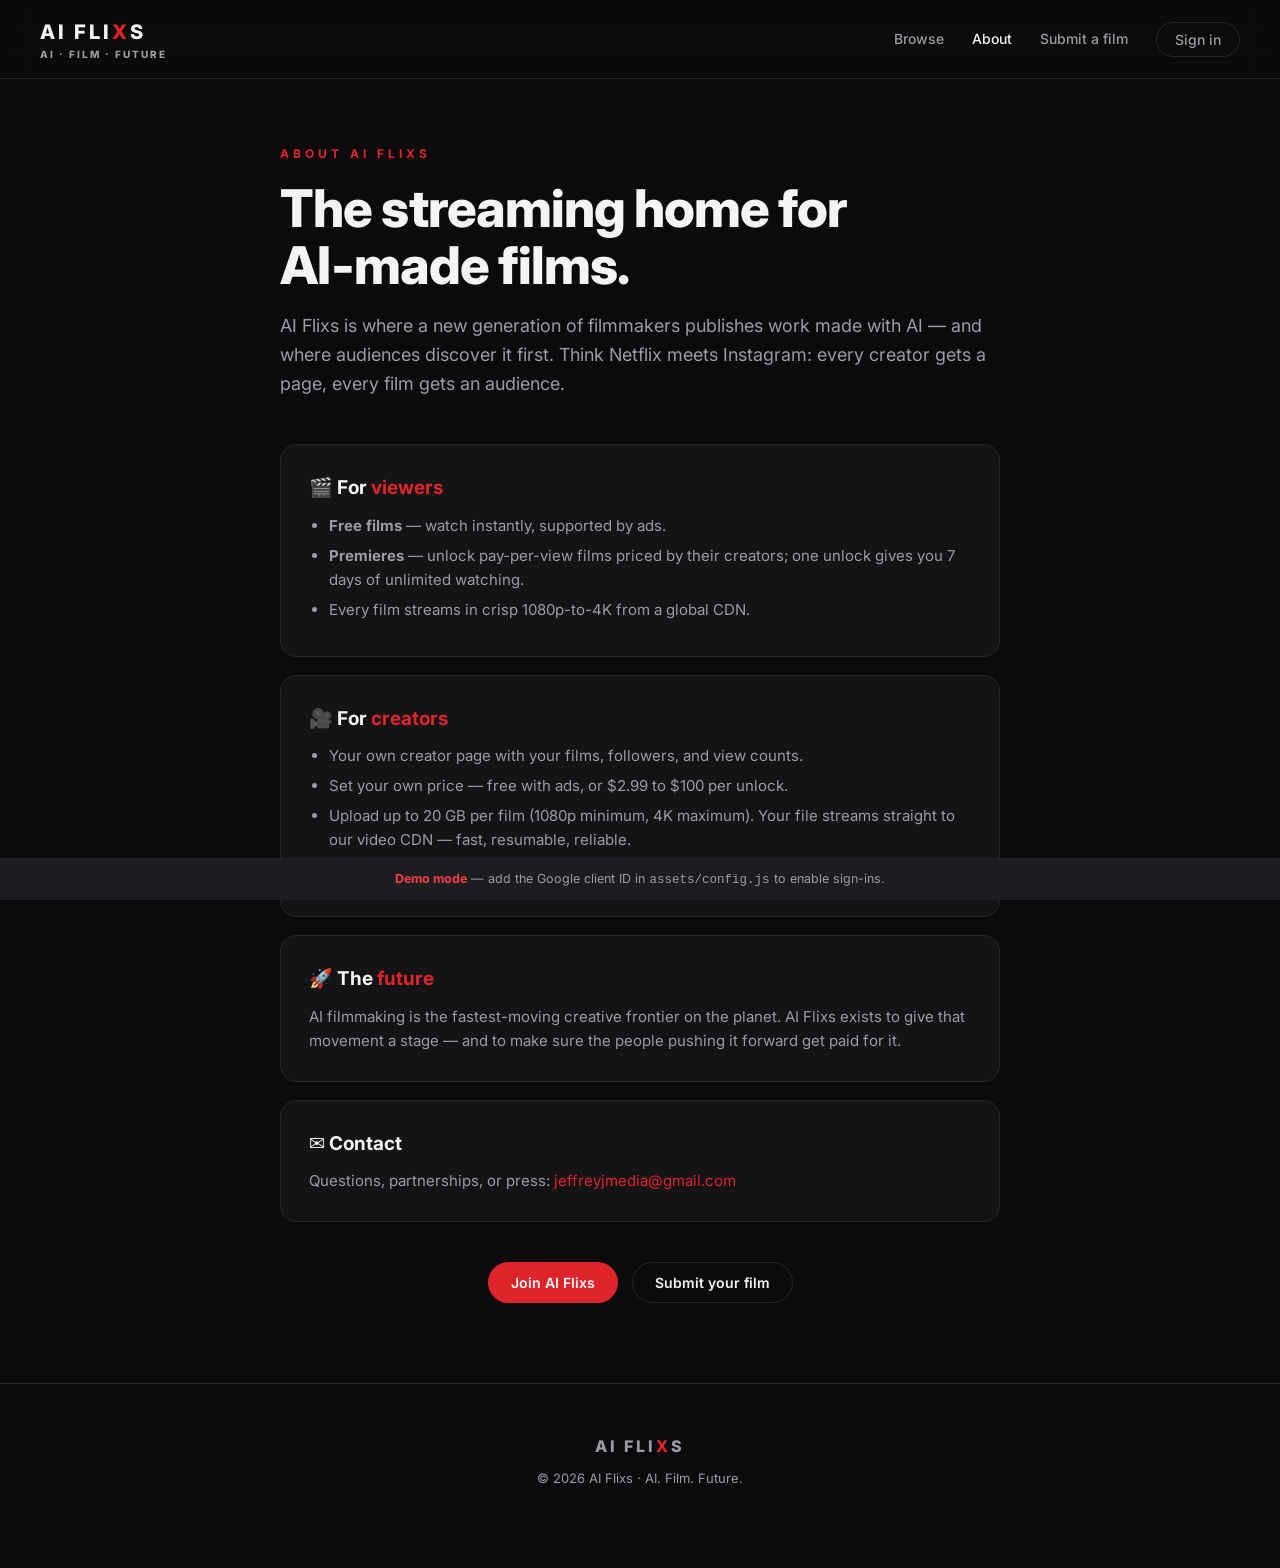
==== about.html @ 92ebc9c0 "Initial commit — AI Flixs streaming platform Netflix-meets-Instagram for AI films: Google auth, crea" ====
<!DOCTYPE html>
<html lang="en">
<head>
  <meta charset="UTF-8" />
  <meta name="viewport" content="width=device-width, initial-scale=1.0" />
  <title>About — AI Flixs</title>
  <meta name="description" content="AI Flixs is the streaming home for AI-made films. Watch free with ads, unlock premieres, or publish your own AI film." />
  <link rel="preconnect" href="https://fonts.googleapis.com" />
  <link href="https://fonts.googleapis.com/css2?family=Inter:wght@400;500;600;700;800&display=swap" rel="stylesheet" />
  <link rel="stylesheet" href="assets/style.css" />
  <style>
    .about-wrap { max-width: 760px; margin: 0 auto; padding: 140px 20px 80px; }
    .about-wrap .kicker { color: var(--accent); font-weight: 700; letter-spacing: 4px; font-size: 12px; text-transform: uppercase; }
    .about-wrap h1 { font-size: clamp(34px, 5vw, 52px); font-weight: 800; letter-spacing: -1px; line-height: 1.1; margin: 14px 0 18px; }
    .about-wrap .lede { color: var(--muted); font-size: 18px; margin-bottom: 46px; }
    .about-card { background: var(--surface); border: 1px solid var(--border); border-radius: 16px; padding: 28px; margin-bottom: 18px; }
    .about-card h2 { font-size: 19px; margin-bottom: 10px; }
    .about-card h2 .em { color: var(--accent); }
    .about-card p, .about-card li { color: var(--muted); font-size: 15px; }
    .about-card ul { padding-left: 20px; margin-top: 8px; }
    .about-card li { margin-bottom: 6px; }
    .about-cta { text-align: center; margin-top: 40px; }
  </style>
</head>
<body>
  <nav class="nav">
    <a href="index.html" class="logo">AI FLI<span class="x">X</span>S<span class="logo-tag">AI · FILM · FUTURE</span></a>
    <div class="nav-links">
      <a href="index.html">Browse</a>
      <a href="about.html" class="active hide-sm">About</a>
      <a href="upload.html">Submit a film</a>
      <a href="signup.html" class="btn btn-ghost" style="padding:8px 18px">Sign in</a>
    </div>
  </nav>

  <main class="about-wrap">
    <span class="kicker">About AI Flixs</span>
    <h1>The streaming home for AI&#8209;made films.</h1>
    <p class="lede">AI Flixs is where a new generation of filmmakers publishes work made with AI — and where audiences discover it first. Think Netflix meets Instagram: every creator gets a page, every film gets an audience.</p>

    <div class="about-card">
      <h2>🎬 For <span class="em">viewers</span></h2>
      <ul>
        <li><strong>Free films</strong> — watch instantly, supported by ads.</li>
        <li><strong>Premieres</strong> — unlock pay-per-view films priced by their creators; one unlock gives you 7 days of unlimited watching.</li>
        <li>Every film streams in crisp 1080p-to-4K from a global CDN.</li>
      </ul>
    </div>

    <div class="about-card">
      <h2>🎥 For <span class="em">creators</span></h2>
      <ul>
        <li>Your own creator page with your films, followers, and view counts.</li>
        <li>Set your own price — free with ads, or $2.99 to $100 per unlock.</li>
        <li>Upload up to 20 GB per film (1080p minimum, 4K maximum). Your file streams straight to our video CDN — fast, resumable, reliable.</li>
        <li>Every submission is human-reviewed before it goes live.</li>
      </ul>
    </div>

    <div class="about-card">
      <h2>🚀 The <span class="em">future</span></h2>
      <p>AI filmmaking is the fastest-moving creative frontier on the planet. AI Flixs exists to give that movement a stage — and to make sure the people pushing it forward get paid for it.</p>
    </div>

    <div class="about-card">
      <h2>✉️ Contact</h2>
      <p>Questions, partnerships, or press: <a href="mailto:jeffreyjmedia@gmail.com" style="color:var(--accent)">jeffreyjmedia@gmail.com</a></p>
    </div>

    <div class="about-cta">
      <a href="signup.html" class="btn btn-primary">Join AI Flixs</a>
      <a href="upload.html" class="btn btn-ghost" style="margin-left:10px">Submit your film</a>
    </div>
  </main>

  <footer>
    <div class="logo">AI FLI<span class="x">X</span>S</div>
    <p>© 2026 AI Flixs · AI. Film. Future.</p>
  </footer>

  <script src="assets/config.js?v=7"></script>
  <script src="assets/app.js?v=7"></script>
</body>
</html>
---- assets/style.css ----
/* AI Flixs — sleek minimal dark theme */
:root {
  --bg: #0b0b0d;
  --surface: #141417;
  --surface-2: #1c1c21;
  --border: #26262c;
  --text: #f4f4f5;
  --muted: #9b9ba3;
  --accent: #e0242b;
  --accent-hover: #f43f45;
  --radius: 14px;
  --font: "Inter", system-ui, -apple-system, "Segoe UI", sans-serif;
}
* { margin: 0; padding: 0; box-sizing: border-box; }
html { scroll-behavior: smooth; }
body {
  background: var(--bg);
  color: var(--text);
  font-family: var(--font);
  line-height: 1.6;
  -webkit-font-smoothing: antialiased;
}
a { color: inherit; text-decoration: none; }
img { max-width: 100%; display: block; }

/* ---------- Nav ---------- */
.nav {
  position: fixed; top: 0; left: 0; right: 0; z-index: 50;
  display: flex; align-items: center; justify-content: space-between;
  padding: 16px 40px;
  background: rgba(11, 11, 13, 0.82);
  backdrop-filter: blur(14px);
  border-bottom: 1px solid var(--border);
}
.logo { font-weight: 800; font-size: 20px; letter-spacing: 3px; }
.logo .x { color: var(--accent); }
.logo-tag { font-size: 10px; letter-spacing: 2px; color: var(--muted); display: block; margin-top: -2px; }
.nav-links { display: flex; gap: 28px; align-items: center; }
.nav-links a { color: var(--muted); font-size: 14px; font-weight: 500; transition: color .15s; }
.nav-links a:hover, .nav-links a.active { color: var(--text); }

/* ---------- Buttons ---------- */
.btn {
  display: inline-flex; align-items: center; justify-content: center; gap: 10px;
  padding: 11px 22px; border-radius: 999px;
  font: 600 14px var(--font); cursor: pointer;
  border: 1px solid transparent; transition: all .15s;
}
.btn-primary { background: var(--accent); color: #fff; }
.btn-primary:hover { background: var(--accent-hover); transform: translateY(-1px); }
.btn-ghost { background: transparent; color: var(--text); border-color: var(--border); }
.btn-ghost:hover { border-color: var(--muted); }
.btn-block { width: 100%; }
.btn:disabled { opacity: .5; cursor: not-allowed; transform: none; }

/* ---------- Hero ---------- */
.hero {
  min-height: 82vh;
  display: flex; flex-direction: column; justify-content: center;
  padding: 140px 40px 60px;
  background:
    radial-gradient(ellipse 60% 50% at 70% 20%, rgba(224, 36, 43, 0.14), transparent),
    radial-gradient(ellipse 50% 40% at 20% 80%, rgba(224, 36, 43, 0.07), transparent);
}
.hero .kicker { color: var(--accent); font-weight: 700; letter-spacing: 4px; font-size: 12px; text-transform: uppercase; }
.hero h1 { font-size: clamp(40px, 6.5vw, 76px); font-weight: 800; line-height: 1.05; letter-spacing: -1.5px; margin: 18px 0; max-width: 800px; }
.hero p { color: var(--muted); font-size: 18px; max-width: 560px; margin-bottom: 32px; }
.hero-actions { display: flex; gap: 14px; flex-wrap: wrap; }

/* ---------- Sections ---------- */
.section { padding: 60px 40px; }
.section-head { display: flex; align-items: baseline; justify-content: space-between; margin-bottom: 24px; }
.section-head h2 { font-size: 22px; font-weight: 700; letter-spacing: -0.3px; }
.section-head a { color: var(--muted); font-size: 13px; }
.section-head a:hover { color: var(--accent); }

/* ---------- Film grid ---------- */
.film-row { display: grid; grid-template-columns: repeat(auto-fill, minmax(210px, 1fr)); gap: 18px; }
.film-card {
  background: var(--surface); border: 1px solid var(--border); border-radius: var(--radius);
  overflow: hidden; transition: transform .2s, border-color .2s; cursor: pointer;
}
.film-card:hover { transform: translateY(-4px); border-color: #3a3a42; }
.poster { aspect-ratio: 2 / 3; position: relative; display: flex; align-items: flex-end; padding: 14px; }
.poster::after {
  content: ""; position: absolute; inset: 0;
  background: linear-gradient(to top, rgba(0,0,0,.7), transparent 55%);
}
.poster .badge {
  position: absolute; top: 10px; right: 10px; z-index: 2;
  background: rgba(0,0,0,.65); backdrop-filter: blur(6px);
  color: #fff; font-size: 11px; font-weight: 700; padding: 4px 10px; border-radius: 999px;
}
.badge.free { color: #7dd97d; }
.film-meta { padding: 12px 14px 16px; }
.film-meta h3 { font-size: 15px; font-weight: 600; }
.film-meta p { font-size: 12.5px; color: var(--muted); }

/* placeholder poster art */
.g1 { background: linear-gradient(135deg, #2b1055, #7597de); }
.g2 { background: linear-gradient(135deg, #200122, #6f0000); }
.g3 { background: linear-gradient(135deg, #0f2027, #2c5364); }
.g4 { background: linear-gradient(135deg, #3a1c71, #d76d77); }
.g5 { background: linear-gradient(135deg, #232526, #414345); }
.g6 { background: linear-gradient(135deg, #1a2a6c, #b21f1f); }

/* ---------- Creator strip ---------- */
.creator-strip { display: flex; gap: 16px; overflow-x: auto; padding-bottom: 8px; }
.creator-chip {
  flex: 0 0 auto; display: flex; align-items: center; gap: 12px;
  background: var(--surface); border: 1px solid var(--border);
  padding: 12px 20px 12px 12px; border-radius: 999px; transition: border-color .15s;
}
.creator-chip:hover { border-color: var(--accent); }
.avatar {
  width: 42px; height: 42px; border-radius: 50%; flex: 0 0 auto;
  display: flex; align-items: center; justify-content: center;
  font-weight: 700; font-size: 15px; color: #fff;
}
.avatar-lg { width: 96px; height: 96px; font-size: 32px; border: 3px solid var(--bg); }
.creator-chip .name { font-size: 14px; font-weight: 600; white-space: nowrap; }
.creator-chip .films { font-size: 12px; color: var(--muted); white-space: nowrap; }

/* ---------- Auth / forms ---------- */
.auth-wrap { min-height: 100vh; display: flex; align-items: center; justify-content: center; padding: 120px 20px 60px; }
.card {
  width: 100%; max-width: 440px;
  background: var(--surface); border: 1px solid var(--border);
  border-radius: 20px; padding: 40px;
}
.card h1 { font-size: 26px; font-weight: 700; letter-spacing: -0.4px; margin-bottom: 6px; }
.card .sub { color: var(--muted); font-size: 14px; margin-bottom: 28px; }
.field { margin-bottom: 16px; }
.field label { display: block; font-size: 13px; font-weight: 600; margin-bottom: 6px; color: var(--muted); }
.field input, .field textarea, .field select {
  width: 100%; background: var(--surface-2); border: 1px solid var(--border);
  border-radius: 10px; padding: 12px 14px; color: var(--text);
  font: 400 14px var(--font); outline: none; transition: border-color .15s;
}
.field input:focus, .field textarea:focus { border-color: var(--accent); }
.divider { display: flex; align-items: center; gap: 12px; color: var(--muted); font-size: 12px; margin: 22px 0; }
.divider::before, .divider::after { content: ""; flex: 1; height: 1px; background: var(--border); }
.btn-google { background: #fff; color: #1a1a1a; }
.btn-google:hover { background: #ececec; }
.fine { font-size: 12.5px; color: var(--muted); text-align: center; margin-top: 20px; }
.fine a { color: var(--accent); }

/* ---------- Upload page ---------- */
.upload-wrap { max-width: 720px; margin: 0 auto; padding: 130px 20px 80px; }
.upload-wrap h1 { font-size: 32px; font-weight: 800; letter-spacing: -0.6px; }
.upload-wrap .sub { color: var(--muted); margin: 8px 0 30px; }
.rules { display: grid; grid-template-columns: repeat(auto-fit, minmax(150px, 1fr)); gap: 12px; margin-bottom: 30px; }
.rule {
  background: var(--surface); border: 1px solid var(--border); border-radius: 12px;
  padding: 14px 16px; font-size: 13px; color: var(--muted);
}
.rule strong { display: block; color: var(--text); font-size: 16px; margin-bottom: 2px; }
.dropzone {
  border: 2px dashed var(--border); border-radius: var(--radius);
  padding: 48px 24px; text-align: center; cursor: pointer;
  transition: border-color .15s, background .15s; margin-bottom: 20px;
}
.dropzone:hover, .dropzone.drag { border-color: var(--accent); background: rgba(224, 36, 43, 0.04); }
.dropzone .icon { font-size: 34px; margin-bottom: 10px; }
.dropzone p { color: var(--muted); font-size: 14px; }
.dropzone .browse { color: var(--accent); font-weight: 600; }
.file-status { font-size: 13.5px; margin: -8px 0 20px; min-height: 20px; }
.file-status.ok { color: #7dd97d; }
.file-status.err { color: var(--accent-hover); }
.progress { height: 8px; background: var(--surface-2); border-radius: 999px; overflow: hidden; margin: 14px 0 6px; display: none; }
.progress .bar { height: 100%; width: 0%; background: var(--accent); border-radius: 999px; transition: width .2s; }

/* ---------- Creator profile ---------- */
.profile-banner { height: 300px; background: linear-gradient(120deg, #12060f, #4a0d13 55%, #1a1a2e); margin-top: 65px; }
.profile-head { padding: 0 40px; display: flex; align-items: flex-end; gap: 22px; margin-top: -48px; position: relative; }
.profile-info h1 { font-size: 28px; font-weight: 800; letter-spacing: -0.5px; }
.profile-info .handle { color: var(--muted); font-size: 14px; }
.profile-stats { display: flex; gap: 28px; padding: 22px 40px; border-bottom: 1px solid var(--border); }
.stat strong { display: block; font-size: 18px; }
.stat span { font-size: 12.5px; color: var(--muted); }
.profile-actions { margin-left: auto; display: flex; gap: 10px; }

/* ---------- Modal ---------- */
.modal-backdrop {
  position: fixed; inset: 0; background: rgba(0,0,0,.7); backdrop-filter: blur(4px);
  display: none; align-items: center; justify-content: center; z-index: 100; padding: 20px;
}
.modal-backdrop.open { display: flex; }
.modal {
  background: var(--surface); border: 1px solid var(--border); border-radius: 20px;
  max-width: 420px; width: 100%; padding: 34px; text-align: center;
}
.modal .price { font-size: 40px; font-weight: 800; margin: 10px 0 2px; }
.modal .price small { font-size: 15px; color: var(--muted); font-weight: 500; }
.modal h2 { font-size: 20px; }
.modal p { color: var(--muted); font-size: 14px; margin: 12px 0 24px; }

/* ---------- Banner / footer ---------- */
.demo-banner {
  position: fixed; bottom: 0; left: 0; right: 0; z-index: 60;
  background: var(--surface-2); border-top: 1px solid var(--border);
  padding: 10px 20px; text-align: center; font-size: 12.5px; color: var(--muted);
}
.demo-banner strong { color: var(--accent-hover); }
footer { padding: 50px 40px 80px; border-top: 1px solid var(--border); color: var(--muted); font-size: 13px; text-align: center; }
footer .logo { font-size: 16px; margin-bottom: 8px; }

@media (max-width: 640px) {
  .nav { padding: 14px 20px; }
  .nav-links { gap: 16px; }
  .nav-links .hide-sm { display: none; }
  .hero, .section { padding-left: 20px; padding-right: 20px; }
  .profile-head, .profile-stats { padding-left: 20px; padding-right: 20px; }
  .profile-stats { flex-wrap: wrap; }
  .profile-actions { margin-left: 0; width: 100%; }
}
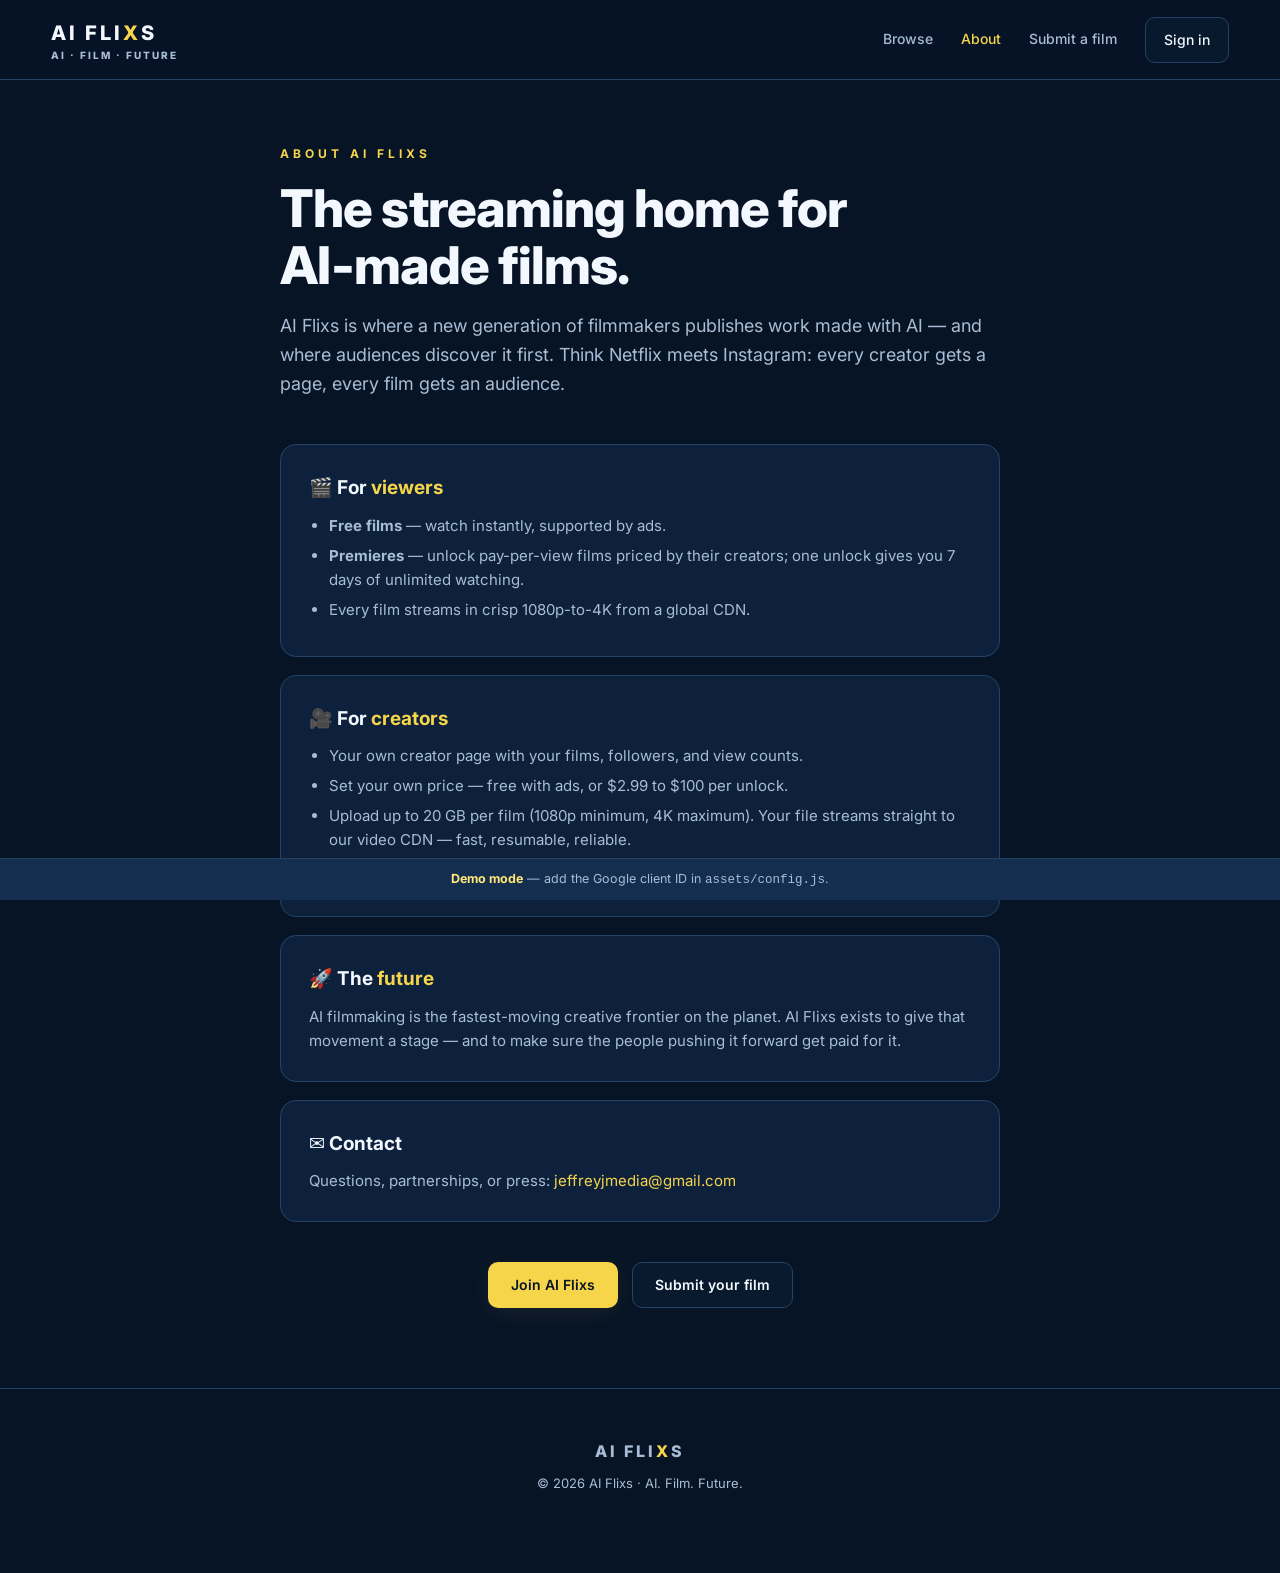
==== commit 24240c10: "Sync local repo with live site Captures all July work (creator studio, member page, admin dashboard," ====
--- a/about.html
+++ b/about.html
@@ -78,7 +78,7 @@
     <p>© 2026 AI Flixs · AI. Film. Future.</p>
   </footer>
 
-  <script src="assets/config.js?v=7"></script>
-  <script src="assets/app.js?v=7"></script>
+  <script src="assets/config.js?v=9"></script>
+  <script src="assets/app.js?v=9"></script>
 </body>
 </html>
--- a/assets/style.css
+++ b/assets/style.css
@@ -1,13 +1,13 @@
 /* AI Flixs — sleek minimal dark theme */
 :root {
-  --bg: #0b0b0d;
-  --surface: #141417;
-  --surface-2: #1c1c21;
-  --border: #26262c;
-  --text: #f4f4f5;
-  --muted: #9b9ba3;
-  --accent: #e0242b;
-  --accent-hover: #f43f45;
+  --bg: #071426;
+  --surface: #0d213c;
+  --surface-2: #142e50;
+  --border: #254364;
+  --text: #f3f8ff;
+  --muted: #a8bdd5;
+  --accent: #f6d54a;
+  --accent-hover: #ffe77a;
   --radius: 14px;
   --font: "Inter", system-ui, -apple-system, "Segoe UI", sans-serif;
 }
@@ -28,7 +28,7 @@
   position: fixed; top: 0; left: 0; right: 0; z-index: 50;
   display: flex; align-items: center; justify-content: space-between;
   padding: 16px 40px;
-  background: rgba(11, 11, 13, 0.82);
+  background: rgba(7, 20, 38, 0.92);
   backdrop-filter: blur(14px);
   border-bottom: 1px solid var(--border);
 }
@@ -46,7 +46,7 @@
   font: 600 14px var(--font); cursor: pointer;
   border: 1px solid transparent; transition: all .15s;
 }
-.btn-primary { background: var(--accent); color: #fff; }
+.btn-primary { background: var(--accent); color: #071426; }
 .btn-primary:hover { background: var(--accent-hover); transform: translateY(-1px); }
 .btn-ghost { background: transparent; color: var(--text); border-color: var(--border); }
 .btn-ghost:hover { border-color: var(--muted); }
@@ -59,8 +59,8 @@
   display: flex; flex-direction: column; justify-content: center;
   padding: 140px 40px 60px;
   background:
-    radial-gradient(ellipse 60% 50% at 70% 20%, rgba(224, 36, 43, 0.14), transparent),
-    radial-gradient(ellipse 50% 40% at 20% 80%, rgba(224, 36, 43, 0.07), transparent);
+    radial-gradient(ellipse 60% 50% at 70% 20%, rgba(43, 122, 237, 0.22), transparent),
+    radial-gradient(ellipse 50% 40% at 20% 80%, rgba(51, 157, 235, 0.08), transparent);
 }
 .hero .kicker { color: var(--accent); font-weight: 700; letter-spacing: 4px; font-size: 12px; text-transform: uppercase; }
 .hero h1 { font-size: clamp(40px, 6.5vw, 76px); font-weight: 800; line-height: 1.05; letter-spacing: -1.5px; margin: 18px 0; max-width: 800px; }
@@ -80,7 +80,7 @@
   background: var(--surface); border: 1px solid var(--border); border-radius: var(--radius);
   overflow: hidden; transition: transform .2s, border-color .2s; cursor: pointer;
 }
-.film-card:hover { transform: translateY(-4px); border-color: #3a3a42; }
+.film-card:hover { transform: translateY(-4px); border-color: #529dea; box-shadow: 0 16px 40px #020b1a55; }
 .poster { aspect-ratio: 2 / 3; position: relative; display: flex; align-items: flex-end; padding: 14px; }
 .poster::after {
   content: ""; position: absolute; inset: 0;
@@ -160,7 +160,7 @@
   padding: 48px 24px; text-align: center; cursor: pointer;
   transition: border-color .15s, background .15s; margin-bottom: 20px;
 }
-.dropzone:hover, .dropzone.drag { border-color: var(--accent); background: rgba(224, 36, 43, 0.04); }
+.dropzone:hover, .dropzone.drag { border-color: var(--accent); background: rgba(48, 128, 236, 0.09); }
 .dropzone .icon { font-size: 34px; margin-bottom: 10px; }
 .dropzone p { color: var(--muted); font-size: 14px; }
 .dropzone .browse { color: var(--accent); font-weight: 600; }
@@ -171,7 +171,7 @@
 .progress .bar { height: 100%; width: 0%; background: var(--accent); border-radius: 999px; transition: width .2s; }
 
 /* ---------- Creator profile ---------- */
-.profile-banner { height: 300px; background: linear-gradient(120deg, #12060f, #4a0d13 55%, #1a1a2e); margin-top: 65px; }
+.profile-banner { height: 300px; background: linear-gradient(120deg, #0a1e3b, #1f60b0 55%, #071426); margin-top: 65px; }
 .profile-head { padding: 0 40px; display: flex; align-items: flex-end; gap: 22px; margin-top: -48px; position: relative; }
 .profile-info h1 { font-size: 28px; font-weight: 800; letter-spacing: -0.5px; }
 .profile-info .handle { color: var(--muted); font-size: 14px; }
@@ -214,3 +214,81 @@
   .profile-stats { flex-wrap: wrap; }
   .profile-actions { margin-left: 0; width: 100%; }
 }
+
+/* Blue / yellow visual system — September 2026 */
+:root { color-scheme: dark; }
+a:focus-visible, button:focus-visible, input:focus-visible, select:focus-visible, textarea:focus-visible { outline: 3px solid #f6d54a; outline-offset: 5px; }
+.nav { padding-inline: clamp(20px, 4vw, 72px); min-height: 80px; }
+.nav-links a.active { color: var(--accent); }
+.nav-links .btn { padding: 9px 21px; color: var(--text); }
+.btn { min-height: 46px; border-radius: 10px; }
+.btn-ghost { background: #122a4544; }
+.btn-primary { box-shadow: 0 5px 24px #f6d54a12; }
+.card, .modal, .rule { box-shadow: 0 12px 40px #020b1a33; }
+.g1 { background: linear-gradient(140deg, #071426, #337cce); }
+.g2 { background: linear-gradient(145deg, #123e6c, #569edc); }
+.g3 { background: linear-gradient(145deg, #173b6d, #122037); }
+.g4 { background: linear-gradient(135deg, #215192, #9abce5); }
+.g5 { background: linear-gradient(135deg, #11243f, #526c90); }
+.g6 { background: linear-gradient(150deg, #133968, #317ce0, #eed058); }
+.skip-link { position: fixed; top: -80px; left: 20px; z-index: 200; padding: 12px 20px; background: var(--accent); color: var(--bg); }
+.skip-link:focus { top: 10px; }
+.cinema-hero { min-height: 760px; padding: 155px clamp(20px, 4vw, 72px) 75px; display: grid; grid-template-columns: 1.15fr 1fr; align-items: center; gap: 5vw; max-width: 1600px; margin: auto; }
+.hero-copy { min-width: 0; }
+.cinema-hero .kicker { letter-spacing: 2px; font-size: 11px; display: flex; align-items: center; gap: 10px; }
+.status-dot { width: 6px; height: 6px; background: var(--accent); border-radius: 50%; }
+.cinema-hero h1 { font-size: clamp(44px, 5.3vw, 82px); line-height: 1.04; letter-spacing: -3px; margin: 27px 0; }
+.cinema-hero h1 span { color: #79b8ff; }
+.cinema-hero p { max-width: 475px; font-size: 16px; line-height: 1.8; }
+.hero-note { margin-top: 30px; color: var(--muted); font-size: 11px; display: flex; gap: 12px; flex-wrap: wrap; }
+.hero-note span { color: #406183; }
+.cinema-art { position: relative; isolation: isolate; height: 525px; overflow: hidden; border: 1px solid #477ac477; border-radius: 22px; background: radial-gradient(ellipse at 60% 35%, #2c77de, #103462 48%, #091c35 78%); box-shadow: 0 30px 80px #020b1a88, inset 0 0 80px #1b5b9e44; }
+.art-topline { position: absolute; top: 25px; left: 25px; right: 25px; display: flex; justify-content: space-between; font-size: 9px; letter-spacing: 2px; color: #b9d8ff; z-index: 3; }
+.orb { position: absolute; width: 245px; height: 245px; border-radius: 50%; top: 75px; left: calc(50% - 122px); background: radial-gradient(circle at 33% 28%, #fff6bb, #f6d54a 28%, #dcaa2e 55%, #845a1e 80%); box-shadow: -20px 10px 65px #f8d85330, 40px 35px 80px #03112e; }
+.orbit { position: absolute; border: 1px solid #8cc3ff66; width: 470px; height: 160px; border-radius: 50%; left: calc(50% - 235px); top: 130px; transform: rotate(-30deg); z-index: 2; }
+.orbit-two { width: 540px; height: 200px; left: calc(50% - 270px); top: 112px; border-color: #8cc3ff26; }
+.art-horizon { position: absolute; inset: 60% -30% -45%; border-radius: 50% 50% 0 0; transform: rotate(-15deg); background: linear-gradient(170deg, #81bdff, #164a8c 14%, #091b32 48%); box-shadow: 0 -10px 45px #5a9de54a; z-index: 2; }
+.art-caption { position: absolute; inset: auto 28px 26px; z-index: 4; }
+.art-caption > span:first-child { font-size: 9px; letter-spacing: 3px; color: var(--accent); }
+.art-caption strong { display: block; margin-top: 10px; font-size: 35px; line-height: 1.1; letter-spacing: -1px; }
+.art-mark { position: absolute; right: 0; bottom: 0; writing-mode: vertical-rl; font-size: 10px; letter-spacing: 3px; }
+.discovery-bar { display: flex; justify-content: space-around; gap: 22px; flex-wrap: wrap; padding: 23px 24px; border-block: 1px solid var(--border); font-size: 10px; font-weight: 600; letter-spacing: 2px; color: #8db3dc; background: #0c1d33; }
+.catalogue { max-width: 1600px; margin: auto; padding: 65px clamp(20px, 4vw, 72px); scroll-margin-top: 110px; }
+.eyebrow { display: block; color: #78b5f6; font-size: 10px; font-weight: 700; letter-spacing: 2px; margin-bottom: 13px; }
+.catalogue .section-head { gap: 20px; align-items: center; }
+.catalogue h2 { font-size: clamp(25px, 3vw, 36px); letter-spacing: -1px; }
+.catalogue .film-row > p { grid-column: 1 / -1; border: 1px dashed #355375; background: #0d213c88; padding: 38px; border-radius: 16px; color: var(--muted); font-size: 14px; }
+.catalogue .film-row > p a { color: var(--accent); }
+.creator-callout { margin: 10px clamp(20px, 4vw, 72px) 75px; padding: 45px; border: 1px solid #356094; border-radius: 20px; background: linear-gradient(115deg, #15375e, #0c2549); display: flex; align-items: center; justify-content: space-between; gap: 30px; }
+.creator-callout h2 { font-size: clamp(30px, 3.6vw, 48px); letter-spacing: -1.5px; line-height: 1.1; }
+.creator-callout p { max-width: 560px; margin-top: 18px; color: var(--muted); font-size: 14px; }
+.creator-callout .btn { flex-shrink: 0; }
+.footer-links { display: flex; gap: 25px; justify-content: center; flex-wrap: wrap; margin: 25px 0; color: var(--text); }
+@media (max-width: 900px) {
+  .cinema-hero { grid-template-columns: 1fr; padding-top: 140px; gap: 45px; }
+  .cinema-hero h1 { font-size: clamp(44px, 8vw, 70px); }
+  .cinema-art { height: 420px; max-width: 620px; width: 100%; }
+  .creator-callout { align-items: flex-start; flex-direction: column; }
+}
+@media (max-width: 640px) {
+  .nav { padding: 12px 16px; min-height: 78px; }
+  .logo { font-size: 17px; letter-spacing: 1px; }
+  .logo-tag { font-size: 8px; letter-spacing: 1px; }
+  .nav-links { gap: 12px; }
+  .nav-links a { font-size: 12px; }
+  .nav-links .btn { padding: 8px 11px; min-height: 40px; }
+  .cinema-hero { padding-top: 120px; padding-bottom: 40px; }
+  .cinema-hero h1 { letter-spacing: -2px; }
+  .hero-note { gap: 8px; font-size: 10px; }
+  .cinema-art { height: 390px; }
+  .orb { width: 200px; height: 200px; left: calc(50% - 100px); top: 65px; }
+  .art-caption strong { font-size: 30px; }
+  .discovery-bar { font-size: 8px; letter-spacing: 1px; gap: 12px; }
+  .catalogue .section-head { align-items: flex-start; flex-direction: column; }
+  .creator-callout { padding: 28px; }
+  .catalogue .film-row > p { padding: 25px; }
+}
+@media (prefers-reduced-motion: reduce) {
+  html { scroll-behavior: auto; }
+  *, *::before, *::after { transition: none !important; animation: none !important; }
+}
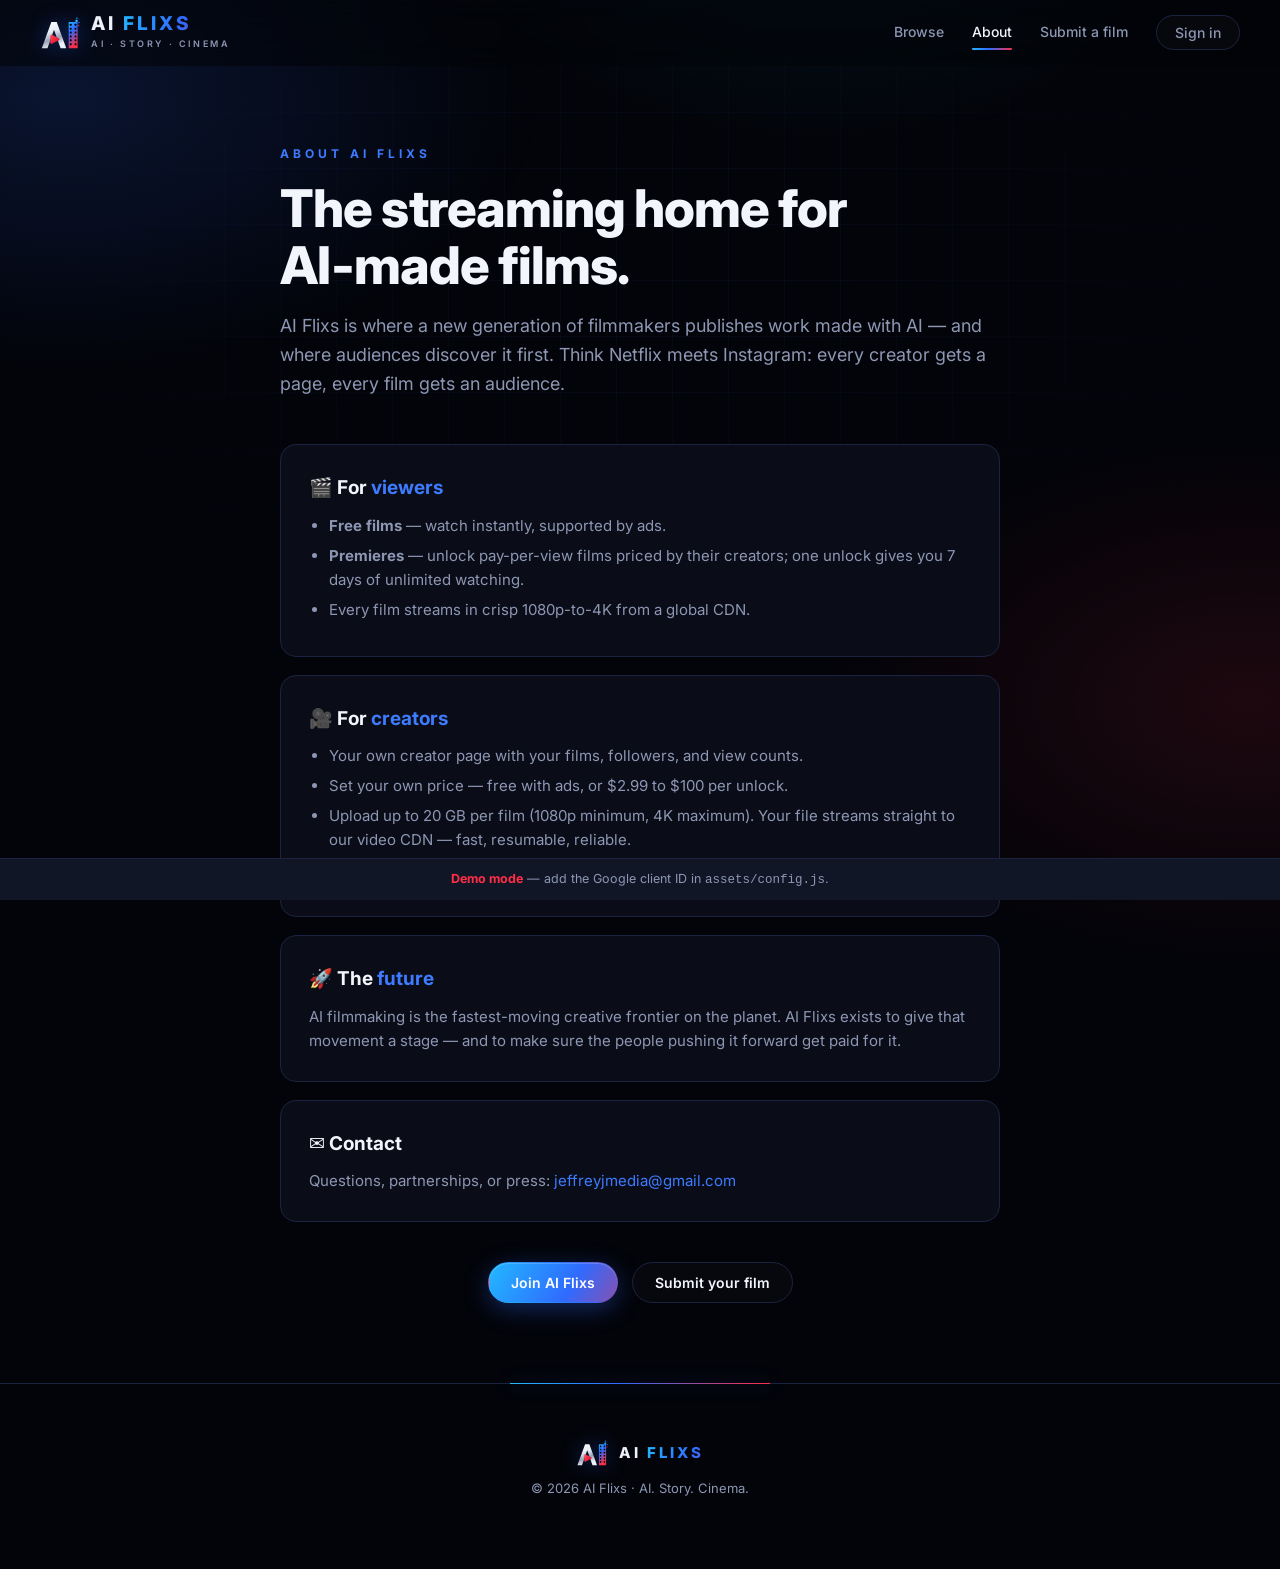
==== commit 66525ed1: "Redesign UI: black, electric blue and red with AI motion graphics - New theme tokens (cyan -> blue -" ====
--- a/about.html
+++ b/about.html
@@ -7,7 +7,9 @@
   <meta name="description" content="AI Flixs is the streaming home for AI-made films. Watch free with ads, unlock premieres, or publish your own AI film." />
   <link rel="preconnect" href="https://fonts.googleapis.com" />
   <link href="https://fonts.googleapis.com/css2?family=Inter:wght@400;500;600;700;800&display=swap" rel="stylesheet" />
-  <link rel="stylesheet" href="assets/style.css" />
+  <link rel="stylesheet" href="assets/style.css?v=13" />
+  <meta name="theme-color" content="#030409" />
+  <link rel="icon" href="assets/favicon.svg" type="image/svg+xml" />
   <style>
     .about-wrap { max-width: 760px; margin: 0 auto; padding: 140px 20px 80px; }
     .about-wrap .kicker { color: var(--accent); font-weight: 700; letter-spacing: 4px; font-size: 12px; text-transform: uppercase; }
@@ -24,7 +26,7 @@
 </head>
 <body>
   <nav class="nav">
-    <a href="index.html" class="logo">AI FLI<span class="x">X</span>S<span class="logo-tag">AI · FILM · FUTURE</span></a>
+    <a href="index.html" class="logo" aria-label="AI Flixs home"><img class="logo-mark" src="assets/logo.svg" alt="" width="40" height="32" /><span class="logo-text"><span class="logo-type"><span class="ai">AI</span> <span class="fx">FLIXS</span></span><span class="logo-tag">AI · STORY · CINEMA</span></span></a>
     <div class="nav-links">
       <a href="index.html">Browse</a>
       <a href="about.html" class="active hide-sm">About</a>
@@ -74,11 +76,12 @@
   </main>
 
   <footer>
-    <div class="logo">AI FLI<span class="x">X</span>S</div>
-    <p>© 2026 AI Flixs · AI. Film. Future.</p>
+    <div class="logo"><img class="logo-mark" src="assets/logo.svg" alt="" width="32" height="26" /><span class="logo-type"><span class="ai">AI</span> <span class="fx">FLIXS</span></span></div>
+    <p>© 2026 AI Flixs · AI. Story. Cinema.</p>
   </footer>
 
-  <script src="assets/config.js?v=9"></script>
-  <script src="assets/app.js?v=9"></script>
+  <script src="assets/config.js?v=13"></script>
+  <script src="assets/app.js?v=13"></script>
+  <script src="assets/fx.js?v=14"></script>
 </body>
 </html>
--- a/assets/style.css
+++ b/assets/style.css
@@ -1,14 +1,22 @@
-/* AI Flixs — sleek minimal dark theme */
+/* AI Flixs — black · electric blue · red */
 :root {
-  --bg: #071426;
-  --surface: #0d213c;
-  --surface-2: #142e50;
-  --border: #254364;
-  --text: #f3f8ff;
-  --muted: #a8bdd5;
-  --accent: #f6d54a;
-  --accent-hover: #ffe77a;
+  --bg: #030409;
+  --surface: #0a0d18;
+  --surface-2: #111627;
+  --border: #1c2340;
+  --text: #f2f5fb;
+  --muted: #8d97b3;
+  --blue: #2f6bff;
+  --cyan: #22b8ff;
+  --red: #ff2d46;
+  --accent: #3d7bff;
+  --accent-hover: #6b9bff;
+  --danger: #ff4d61;
+  --grad: linear-gradient(120deg, #22b8ff 0%, #2f6bff 42%, #ff2d46 100%);
+  --grad-blue: linear-gradient(120deg, #22b8ff, #2f6bff);
+  --grad-dark: linear-gradient(135deg, #02040b 0%, #081a4d 55%, #4a0714 100%);
   --radius: 14px;
+  --ease: cubic-bezier(.2, .7, .2, 1);
   --font: "Inter", system-ui, -apple-system, "Segoe UI", sans-serif;
 }
 * { margin: 0; padding: 0; box-sizing: border-box; }
@@ -19,24 +27,88 @@
   font-family: var(--font);
   line-height: 1.6;
   -webkit-font-smoothing: antialiased;
+  overflow-x: hidden;
 }
 a { color: inherit; text-decoration: none; }
 img { max-width: 100%; display: block; }
+::selection { background: rgba(47, 107, 255, .45); color: #fff; }
+
+/* ---------- Ambient AI background (all pages) ---------- */
+body::before {
+  content: ""; position: fixed; inset: -20%; z-index: -2; pointer-events: none;
+  background:
+    radial-gradient(38% 32% at 18% 22%, rgba(47, 107, 255, .16), transparent 70%),
+    radial-gradient(34% 30% at 84% 70%, rgba(255, 45, 70, .11), transparent 70%),
+    radial-gradient(30% 26% at 60% 8%, rgba(34, 184, 255, .09), transparent 70%);
+  animation: aurora 26s ease-in-out infinite alternate;
+}
+body::after {
+  content: ""; position: fixed; inset: 0; z-index: -1; pointer-events: none;
+  background-image:
+    linear-gradient(rgba(61, 123, 255, .05) 1px, transparent 1px),
+    linear-gradient(90deg, rgba(61, 123, 255, .05) 1px, transparent 1px);
+  background-size: 56px 56px;
+  -webkit-mask-image: radial-gradient(ellipse 70% 60% at 50% 30%, #000 20%, transparent 75%);
+          mask-image: radial-gradient(ellipse 70% 60% at 50% 30%, #000 20%, transparent 75%);
+}
+@keyframes aurora {
+  0%   { transform: translate3d(0, 0, 0) rotate(0deg); }
+  50%  { transform: translate3d(3%, -2%, 0) rotate(4deg); }
+  100% { transform: translate3d(-3%, 3%, 0) rotate(-3deg); }
+}
+
+/* ---------- Scroll progress ---------- */
+.scroll-progress {
+  position: fixed; top: 0; left: 0; right: 0; height: 3px; z-index: 120;
+  background: var(--grad); transform-origin: 0 50%; transform: scaleX(0);
+  box-shadow: 0 0 14px rgba(47, 107, 255, .7);
+}
+
+/* ---------- Scroll reveal (only when fx.js is running) ---------- */
+html.fx [data-reveal] {
+  opacity: 0; transform: translateY(28px) scale(.985); filter: blur(5px);
+  transition: opacity .8s var(--ease), transform .8s var(--ease), filter .8s var(--ease);
+}
+html.fx [data-reveal].in { opacity: 1; transform: none; filter: none; }
+
+/* ---------- Accessibility ---------- */
+.skip-link {
+  position: absolute; left: 16px; top: -60px; z-index: 200;
+  background: var(--blue); color: #fff; padding: 10px 16px; border-radius: 10px; font-weight: 600;
+}
+.skip-link:focus { top: 14px; }
+:focus-visible { outline: 2px solid var(--cyan); outline-offset: 3px; }
 
 /* ---------- Nav ---------- */
 .nav {
   position: fixed; top: 0; left: 0; right: 0; z-index: 50;
   display: flex; align-items: center; justify-content: space-between;
-  padding: 16px 40px;
-  background: rgba(7, 20, 38, 0.92);
-  backdrop-filter: blur(14px);
-  border-bottom: 1px solid var(--border);
-}
-.logo { font-weight: 800; font-size: 20px; letter-spacing: 3px; }
-.logo .x { color: var(--accent); }
-.logo-tag { font-size: 10px; letter-spacing: 2px; color: var(--muted); display: block; margin-top: -2px; }
+  padding: 14px 40px;
+  background: rgba(3, 4, 9, .55);
+  backdrop-filter: blur(16px); -webkit-backdrop-filter: blur(16px);
+  border-bottom: 1px solid transparent;
+  transition: background .3s, border-color .3s, padding .3s;
+}
+body.scrolled .nav { background: rgba(3, 4, 9, .9); border-bottom-color: var(--border); padding-top: 10px; padding-bottom: 10px; }
+.logo { display: flex; align-items: center; gap: 11px; }
+.logo-mark { width: 40px; height: 32px; flex: 0 0 auto; filter: drop-shadow(0 0 10px rgba(47, 107, 255, .35)); transition: transform .4s var(--ease); }
+.logo:hover .logo-mark { transform: rotate(-4deg) scale(1.06); }
+.logo-text { display: flex; flex-direction: column; }
+.logo-type { display: block; font-weight: 800; font-size: 19px; letter-spacing: 3px; line-height: 1.1; white-space: nowrap; }
+.logo-type .ai { color: #eef1f7; }
+.logo-type .fx, .grad-text {
+  background: var(--grad); background-size: 200% 100%;
+  -webkit-background-clip: text; background-clip: text;
+  -webkit-text-fill-color: transparent; color: transparent;
+}
+.logo-tag { display: block; font-size: 9px; letter-spacing: 2.6px; color: var(--muted); margin-top: 2px; font-weight: 600; }
 .nav-links { display: flex; gap: 28px; align-items: center; }
-.nav-links a { color: var(--muted); font-size: 14px; font-weight: 500; transition: color .15s; }
+.nav-links a { color: var(--muted); font-size: 14px; font-weight: 500; transition: color .15s; position: relative; }
+.nav-links a:not(.btn)::after {
+  content: ""; position: absolute; left: 0; right: 0; bottom: -6px; height: 2px; border-radius: 2px;
+  background: var(--grad); transform: scaleX(0); transform-origin: left; transition: transform .3s var(--ease);
+}
+.nav-links a:not(.btn):hover::after, .nav-links a.active:not(.btn)::after { transform: scaleX(1); }
 .nav-links a:hover, .nav-links a.active { color: var(--text); }
 
 /* ---------- Buttons ---------- */
@@ -44,80 +116,245 @@
   display: inline-flex; align-items: center; justify-content: center; gap: 10px;
   padding: 11px 22px; border-radius: 999px;
   font: 600 14px var(--font); cursor: pointer;
-  border: 1px solid transparent; transition: all .15s;
-}
-.btn-primary { background: var(--accent); color: #071426; }
-.btn-primary:hover { background: var(--accent-hover); transform: translateY(-1px); }
-.btn-ghost { background: transparent; color: var(--text); border-color: var(--border); }
-.btn-ghost:hover { border-color: var(--muted); }
+  border: 1px solid transparent; transition: transform .2s var(--ease), box-shadow .2s, border-color .2s, filter .2s, background .2s;
+  position: relative; overflow: hidden;
+}
+.btn-primary {
+  background: var(--grad); background-size: 160% 100%; background-position: 0 0; color: #fff;
+  box-shadow: 0 6px 24px rgba(47, 107, 255, .35), inset 0 1px 0 rgba(255, 255, 255, .18);
+}
+.btn-primary:hover { background-position: 100% 0; transform: translateY(-2px); box-shadow: 0 10px 34px rgba(255, 45, 70, .32); }
+.btn-primary::after {
+  content: ""; position: absolute; top: 0; bottom: 0; width: 40%; left: -60%;
+  background: linear-gradient(100deg, transparent, rgba(255, 255, 255, .35), transparent);
+  transform: skewX(-18deg); transition: left .6s var(--ease);
+}
+.btn-primary:hover::after { left: 120%; }
+.btn-ghost { background: rgba(255, 255, 255, .02); color: var(--text); border-color: var(--border); }
+.btn-ghost:hover { border-color: var(--blue); box-shadow: 0 0 0 3px rgba(47, 107, 255, .12); }
 .btn-block { width: 100%; }
-.btn:disabled { opacity: .5; cursor: not-allowed; transform: none; }
-
-/* ---------- Hero ---------- */
+.btn:disabled { opacity: .5; cursor: not-allowed; transform: none; filter: none; box-shadow: none; }
+
+/* ---------- Generic hero (non-home pages) ---------- */
 .hero {
-  min-height: 82vh;
-  display: flex; flex-direction: column; justify-content: center;
+  min-height: 82vh; display: flex; flex-direction: column; justify-content: center;
   padding: 140px 40px 60px;
-  background:
-    radial-gradient(ellipse 60% 50% at 70% 20%, rgba(43, 122, 237, 0.22), transparent),
-    radial-gradient(ellipse 50% 40% at 20% 80%, rgba(51, 157, 235, 0.08), transparent);
-}
-.hero .kicker { color: var(--accent); font-weight: 700; letter-spacing: 4px; font-size: 12px; text-transform: uppercase; }
-.hero h1 { font-size: clamp(40px, 6.5vw, 76px); font-weight: 800; line-height: 1.05; letter-spacing: -1.5px; margin: 18px 0; max-width: 800px; }
+}
+.kicker, .eyebrow {
+  display: inline-flex; align-items: center; gap: 10px;
+  font-weight: 700; letter-spacing: 4px; font-size: 11.5px; text-transform: uppercase;
+}
+.kicker { color: var(--cyan); }
+.eyebrow {
+  background: var(--grad); -webkit-background-clip: text; background-clip: text;
+  -webkit-text-fill-color: transparent; color: transparent; margin-bottom: 8px;
+}
+.hero h1 { font-size: clamp(42px, 6.6vw, 82px); font-weight: 800; line-height: 1.02; letter-spacing: -2px; margin: 20px 0; max-width: 820px; }
 .hero p { color: var(--muted); font-size: 18px; max-width: 560px; margin-bottom: 32px; }
 .hero-actions { display: flex; gap: 14px; flex-wrap: wrap; }
 
+/* ---------- Cinema hero (home) ---------- */
+.cinema-hero {
+  position: relative; overflow: hidden; isolation: isolate;
+  display: grid; grid-template-columns: 1.15fr .85fr; gap: 48px; align-items: center;
+  min-height: 94vh; padding: 130px 40px 80px;
+}
+.cinema-hero::after {
+  content: ""; position: absolute; inset: auto 0 0 0; height: 40%; z-index: 1; pointer-events: none;
+  background: linear-gradient(to bottom, transparent, var(--bg));
+}
+#neural-canvas { position: absolute; inset: 0; width: 100%; height: 100%; z-index: 0; }
+.hero-copy, .cinema-art { position: relative; z-index: 2; }
+.hero-copy h1 .grad-text { animation: sheen 7s linear infinite; display: inline-block; }
+@keyframes sheen { 0% { background-position: 0% 0; } 100% { background-position: 200% 0; } }
+.status-dot {
+  width: 8px; height: 8px; border-radius: 50%; background: var(--red);
+  box-shadow: 0 0 0 0 rgba(255, 45, 70, .7); animation: ping 1.8s ease-out infinite;
+}
+@keyframes ping { 0% { box-shadow: 0 0 0 0 rgba(255, 45, 70, .7); } 100% { box-shadow: 0 0 0 12px rgba(255, 45, 70, 0); } }
+.hero-note { margin-top: 26px; color: var(--muted); font-size: 13px; letter-spacing: .4px; }
+.hero-note span { color: var(--red); margin: 0 8px; }
+
+/* Film-frame art panel */
+.cinema-art {
+  aspect-ratio: 4 / 5; max-height: 600px; width: 100%; justify-self: end;
+  border-radius: 22px; overflow: hidden;
+  background: radial-gradient(120% 90% at 50% 38%, rgba(47, 107, 255, .20), transparent 60%), #05070f;
+  border: 1px solid rgba(61, 123, 255, .35);
+  box-shadow: 0 30px 80px rgba(0, 0, 0, .6), 0 0 60px rgba(47, 107, 255, .18), inset 0 0 0 1px rgba(255, 255, 255, .03);
+}
+.cinema-art::before { /* scanlines */
+  content: ""; position: absolute; inset: 0; z-index: 3; pointer-events: none;
+  background: repeating-linear-gradient(to bottom, rgba(255, 255, 255, .025) 0 1px, transparent 1px 4px);
+}
+.cinema-art::after { /* moving scan beam */
+  content: ""; position: absolute; left: 0; right: 0; height: 28%; z-index: 3; pointer-events: none;
+  background: linear-gradient(to bottom, transparent, rgba(34, 184, 255, .12), transparent);
+  animation: scan 5.5s linear infinite;
+}
+@keyframes scan { 0% { top: -30%; } 100% { top: 110%; } }
+.sprockets {
+  position: absolute; left: 0; right: 0; height: 22px; z-index: 4;
+  background: #020309;
+}
+.sprockets::before {
+  content: ""; position: absolute; inset: 6px 10px;
+  background: repeating-linear-gradient(90deg, rgba(141, 151, 179, .28) 0 12px, transparent 12px 26px);
+  border-radius: 2px; animation: reel 1.2s linear infinite;
+}
+.sprockets.top { top: 0; } .sprockets.bottom { bottom: 0; }
+@keyframes reel { from { background-position: 0 0; } to { background-position: 26px 0; } }
+.art-topline {
+  position: absolute; top: 38px; left: 22px; right: 22px; z-index: 4;
+  display: flex; justify-content: space-between; align-items: center;
+  font-size: 10.5px; letter-spacing: 2.5px; color: var(--muted); font-weight: 600;
+}
+.rec { display: inline-flex; align-items: center; gap: 7px; color: var(--red); }
+.rec::before { content: ""; width: 7px; height: 7px; border-radius: 50%; background: var(--red); animation: blink 1.1s steps(2) infinite; }
+@keyframes blink { 50% { opacity: .2; } }
+.timecode { font-variant-numeric: tabular-nums; color: #cfd6e8; }
+.orbit {
+  position: absolute; left: 50%; top: 44%; border-radius: 50%; z-index: 1;
+  border: 1px dashed rgba(61, 123, 255, .35); transform: translate(-50%, -50%);
+}
+.orbit-one { width: 72%; aspect-ratio: 1; animation: spin 38s linear infinite; }
+.orbit-two { width: 96%; aspect-ratio: 1; border-color: rgba(255, 45, 70, .26); animation: spin 60s linear infinite reverse; }
+.orbit-one::after, .orbit-two::after {
+  content: ""; position: absolute; top: -5px; left: 50%; width: 10px; height: 10px; border-radius: 50%;
+}
+.orbit-one::after { background: var(--cyan); box-shadow: 0 0 14px var(--cyan); }
+.orbit-two::after { background: var(--red); box-shadow: 0 0 14px var(--red); }
+@keyframes spin { to { transform: translate(-50%, -50%) rotate(360deg); } }
+.art-core {
+  position: absolute; left: 50%; top: 44%; z-index: 2; width: 42%;
+  transform: translate(-50%, -50%); animation: float 6s ease-in-out infinite;
+  filter: drop-shadow(0 0 28px rgba(47, 107, 255, .55)) drop-shadow(0 0 40px rgba(255, 45, 70, .25));
+}
+@keyframes float { 0%, 100% { transform: translate(-50%, -52%); } 50% { transform: translate(-50%, -46%); } }
+.art-caption {
+  position: absolute; left: 24px; right: 24px; bottom: 40px; z-index: 4;
+  display: flex; flex-direction: column; gap: 6px;
+}
+.art-caption span { font-size: 10.5px; letter-spacing: 3px; color: var(--muted); font-weight: 600; }
+.art-caption strong { font-size: 24px; line-height: 1.15; letter-spacing: -.4px; }
+.art-caption .art-mark { color: var(--cyan); }
+
+/* ---------- Marquee ---------- */
+.marquee {
+  position: relative; overflow: hidden; z-index: 2;
+  border-top: 1px solid var(--border); border-bottom: 1px solid var(--border);
+  background: linear-gradient(90deg, rgba(47, 107, 255, .07), rgba(255, 45, 70, .07));
+  -webkit-mask-image: linear-gradient(90deg, transparent, #000 8%, #000 92%, transparent);
+          mask-image: linear-gradient(90deg, transparent, #000 8%, #000 92%, transparent);
+}
+.marquee-track { display: flex; width: max-content; animation: marquee 38s linear infinite; }
+.marquee:hover .marquee-track { animation-play-state: paused; }
+.marquee-track span {
+  padding: 20px 26px; font-size: 14px; font-weight: 800; letter-spacing: 4px; white-space: nowrap; color: #dfe5f3;
+}
+.marquee-track span.sep { padding: 20px 0; color: var(--red); }
+.marquee-track span.sep:nth-of-type(4n) { color: var(--cyan); }
+@keyframes marquee { to { transform: translateX(-50%); } }
+
 /* ---------- Sections ---------- */
-.section { padding: 60px 40px; }
-.section-head { display: flex; align-items: baseline; justify-content: space-between; margin-bottom: 24px; }
-.section-head h2 { font-size: 22px; font-weight: 700; letter-spacing: -0.3px; }
-.section-head a { color: var(--muted); font-size: 13px; }
-.section-head a:hover { color: var(--accent); }
+.section { padding: 70px 40px; position: relative; }
+.section-head { display: flex; align-items: flex-end; justify-content: space-between; gap: 20px; margin-bottom: 28px; flex-wrap: wrap; }
+.section-head h2 { font-size: clamp(22px, 3vw, 32px); font-weight: 800; letter-spacing: -.6px; }
+.section-head > a { color: var(--muted); font-size: 13.5px; transition: color .15s; }
+.section-head > a:hover { color: var(--cyan); }
+
+/* Feature trio */
+.features { display: grid; grid-template-columns: repeat(3, 1fr); gap: 18px; }
+.feature {
+  position: relative; padding: 28px; border-radius: 18px; overflow: hidden;
+  background: linear-gradient(180deg, rgba(17, 22, 39, .9), rgba(10, 13, 24, .9));
+  border: 1px solid var(--border); transition: transform .35s var(--ease), border-color .35s;
+}
+.feature::before {
+  content: ""; position: absolute; top: 0; left: 0; right: 0; height: 2px;
+  background: var(--grad); transform: scaleX(0); transform-origin: left; transition: transform .5s var(--ease);
+}
+.feature:hover { transform: translateY(-4px); border-color: rgba(61, 123, 255, .5); }
+.feature:hover::before { transform: scaleX(1); }
+.feature .ico {
+  width: 46px; height: 46px; border-radius: 12px; display: grid; place-items: center; font-size: 20px;
+  background: linear-gradient(135deg, rgba(47, 107, 255, .22), rgba(255, 45, 70, .18));
+  border: 1px solid rgba(61, 123, 255, .3); margin-bottom: 16px;
+}
+.feature h3 { font-size: 17px; margin-bottom: 6px; }
+.feature p { color: var(--muted); font-size: 14px; }
+.feature .num { position: absolute; top: 20px; right: 22px; font-size: 12px; letter-spacing: 2px; color: rgba(141, 151, 179, .5); font-weight: 700; }
 
 /* ---------- Film grid ---------- */
 .film-row { display: grid; grid-template-columns: repeat(auto-fill, minmax(210px, 1fr)); gap: 18px; }
 .film-card {
-  background: var(--surface); border: 1px solid var(--border); border-radius: var(--radius);
-  overflow: hidden; transition: transform .2s, border-color .2s; cursor: pointer;
-}
-.film-card:hover { transform: translateY(-4px); border-color: #529dea; box-shadow: 0 16px 40px #020b1a55; }
+  position: relative; background: var(--surface); border: 1px solid var(--border); border-radius: var(--radius);
+  overflow: hidden; cursor: pointer;
+  transition: transform .35s var(--ease), border-color .35s, box-shadow .35s;
+}
+.film-card:hover { transform: translateY(-6px); border-color: var(--blue); box-shadow: 0 18px 40px rgba(0, 0, 0, .5), 0 0 30px rgba(47, 107, 255, .25); }
+.film-card::after { /* hover light sweep */
+  content: ""; position: absolute; inset: 0; z-index: 3; pointer-events: none;
+  background: linear-gradient(115deg, transparent 35%, rgba(255, 255, 255, .09) 50%, transparent 65%);
+  transform: translateX(-100%); transition: transform .8s var(--ease);
+}
+.film-card:hover::after { transform: translateX(100%); }
 .poster { aspect-ratio: 2 / 3; position: relative; display: flex; align-items: flex-end; padding: 14px; }
-.poster::after {
-  content: ""; position: absolute; inset: 0;
-  background: linear-gradient(to top, rgba(0,0,0,.7), transparent 55%);
-}
+.poster::after { content: ""; position: absolute; inset: 0; background: linear-gradient(to top, rgba(0, 0, 0, .8), transparent 55%); }
 .poster .badge {
   position: absolute; top: 10px; right: 10px; z-index: 2;
-  background: rgba(0,0,0,.65); backdrop-filter: blur(6px);
+  background: rgba(3, 4, 9, .72); backdrop-filter: blur(6px);
   color: #fff; font-size: 11px; font-weight: 700; padding: 4px 10px; border-radius: 999px;
-}
-.badge.free { color: #7dd97d; }
+  border: 1px solid rgba(255, 45, 70, .5);
+}
+.badge.free { color: #6ee7b7; border-color: rgba(110, 231, 183, .4); }
 .film-meta { padding: 12px 14px 16px; }
 .film-meta h3 { font-size: 15px; font-weight: 600; }
 .film-meta p { font-size: 12.5px; color: var(--muted); }
-
-/* placeholder poster art */
-.g1 { background: linear-gradient(135deg, #2b1055, #7597de); }
-.g2 { background: linear-gradient(135deg, #200122, #6f0000); }
-.g3 { background: linear-gradient(135deg, #0f2027, #2c5364); }
-.g4 { background: linear-gradient(135deg, #3a1c71, #d76d77); }
-.g5 { background: linear-gradient(135deg, #232526, #414345); }
-.g6 { background: linear-gradient(135deg, #1a2a6c, #b21f1f); }
-
-/* ---------- Creator strip ---------- */
+.catalogue-empty {
+  grid-column: 1 / -1; padding: 44px 28px; text-align: center; color: var(--muted);
+  border: 1px dashed var(--border); border-radius: 18px;
+  background: linear-gradient(135deg, rgba(47, 107, 255, .05), rgba(255, 45, 70, .04));
+}
+.catalogue-empty a { color: var(--cyan); font-weight: 600; }
+
+/* placeholder poster art — blue / black / red */
+.g1 { background: linear-gradient(140deg, #040a22, #2f6bff); }
+.g2 { background: linear-gradient(140deg, #120206, #c8102e); }
+.g3 { background: linear-gradient(140deg, #020512, #22b8ff); }
+.g4 { background: linear-gradient(140deg, #0a1a4a, #ff2d46); }
+.g5 { background: linear-gradient(140deg, #07080f, #28304d); }
+.g6 { background: linear-gradient(140deg, #02071d, #1e40ff); }
+
+/* ---------- Creator callout ---------- */
+.creator-callout {
+  position: relative; margin: 30px 40px 80px; padding: 56px 48px; border-radius: 26px; overflow: hidden;
+  display: flex; align-items: center; justify-content: space-between; gap: 30px; flex-wrap: wrap;
+  background: var(--grad-dark); border: 1px solid rgba(61, 123, 255, .3);
+}
+.creator-callout::before {
+  content: ""; position: absolute; width: 480px; height: 480px; right: -140px; top: -200px; border-radius: 50%;
+  background: radial-gradient(circle, rgba(255, 45, 70, .35), transparent 65%); animation: pulse-glow 7s ease-in-out infinite;
+}
+@keyframes pulse-glow { 0%, 100% { opacity: .6; transform: scale(1); } 50% { opacity: 1; transform: scale(1.12); } }
+.creator-callout > * { position: relative; }
+.creator-callout h2 { font-size: clamp(26px, 3.6vw, 40px); font-weight: 800; line-height: 1.1; letter-spacing: -.8px; margin-bottom: 12px; }
+.creator-callout p { color: #b7c0d8; max-width: 520px; }
+
+/* ---------- Creator strip / avatars ---------- */
 .creator-strip { display: flex; gap: 16px; overflow-x: auto; padding-bottom: 8px; }
 .creator-chip {
   flex: 0 0 auto; display: flex; align-items: center; gap: 12px;
   background: var(--surface); border: 1px solid var(--border);
   padding: 12px 20px 12px 12px; border-radius: 999px; transition: border-color .15s;
 }
-.creator-chip:hover { border-color: var(--accent); }
+.creator-chip:hover { border-color: var(--blue); }
 .avatar {
   width: 42px; height: 42px; border-radius: 50%; flex: 0 0 auto;
   display: flex; align-items: center; justify-content: center;
   font-weight: 700; font-size: 15px; color: #fff;
 }
-.avatar-lg { width: 96px; height: 96px; font-size: 32px; border: 3px solid var(--bg); }
+.avatar-lg { width: 96px; height: 96px; font-size: 32px; border: 3px solid var(--bg); box-shadow: 0 0 0 2px rgba(47, 107, 255, .5); }
 .creator-chip .name { font-size: 14px; font-weight: 600; white-space: nowrap; }
 .creator-chip .films { font-size: 12px; color: var(--muted); white-space: nowrap; }
 
@@ -125,55 +362,69 @@
 .auth-wrap { min-height: 100vh; display: flex; align-items: center; justify-content: center; padding: 120px 20px 60px; }
 .card {
   width: 100%; max-width: 440px;
-  background: var(--surface); border: 1px solid var(--border);
-  border-radius: 20px; padding: 40px;
-}
-.card h1 { font-size: 26px; font-weight: 700; letter-spacing: -0.4px; margin-bottom: 6px; }
+  background: rgba(10, 13, 24, .88); backdrop-filter: blur(10px);
+  border: 1px solid var(--border); border-radius: 20px; padding: 40px;
+  box-shadow: 0 30px 70px rgba(0, 0, 0, .5), 0 0 50px rgba(47, 107, 255, .08);
+}
+.card h1 { font-size: 26px; font-weight: 700; letter-spacing: -.4px; margin-bottom: 6px; }
 .card .sub { color: var(--muted); font-size: 14px; margin-bottom: 28px; }
 .field { margin-bottom: 16px; }
 .field label { display: block; font-size: 13px; font-weight: 600; margin-bottom: 6px; color: var(--muted); }
 .field input, .field textarea, .field select {
   width: 100%; background: var(--surface-2); border: 1px solid var(--border);
   border-radius: 10px; padding: 12px 14px; color: var(--text);
-  font: 400 14px var(--font); outline: none; transition: border-color .15s;
-}
-.field input:focus, .field textarea:focus { border-color: var(--accent); }
+  font: 400 14px var(--font); outline: none; transition: border-color .15s, box-shadow .15s;
+}
+.field input:focus, .field textarea:focus, .field select:focus { border-color: var(--blue); box-shadow: 0 0 0 3px rgba(47, 107, 255, .18); }
 .divider { display: flex; align-items: center; gap: 12px; color: var(--muted); font-size: 12px; margin: 22px 0; }
 .divider::before, .divider::after { content: ""; flex: 1; height: 1px; background: var(--border); }
 .btn-google { background: #fff; color: #1a1a1a; }
 .btn-google:hover { background: #ececec; }
 .fine { font-size: 12.5px; color: var(--muted); text-align: center; margin-top: 20px; }
-.fine a { color: var(--accent); }
-
-/* ---------- Upload page ---------- */
+.fine a { color: var(--cyan); }
+
+/* ---------- Upload ---------- */
 .upload-wrap { max-width: 720px; margin: 0 auto; padding: 130px 20px 80px; }
-.upload-wrap h1 { font-size: 32px; font-weight: 800; letter-spacing: -0.6px; }
+.upload-wrap h1 { font-size: 32px; font-weight: 800; letter-spacing: -.6px; }
 .upload-wrap .sub { color: var(--muted); margin: 8px 0 30px; }
 .rules { display: grid; grid-template-columns: repeat(auto-fit, minmax(150px, 1fr)); gap: 12px; margin-bottom: 30px; }
 .rule {
   background: var(--surface); border: 1px solid var(--border); border-radius: 12px;
   padding: 14px 16px; font-size: 13px; color: var(--muted);
 }
-.rule strong { display: block; color: var(--text); font-size: 16px; margin-bottom: 2px; }
+.rule strong {
+  display: block; font-size: 17px; margin-bottom: 2px;
+  background: var(--grad); -webkit-background-clip: text; background-clip: text;
+  -webkit-text-fill-color: transparent; color: transparent;
+}
 .dropzone {
   border: 2px dashed var(--border); border-radius: var(--radius);
   padding: 48px 24px; text-align: center; cursor: pointer;
-  transition: border-color .15s, background .15s; margin-bottom: 20px;
-}
-.dropzone:hover, .dropzone.drag { border-color: var(--accent); background: rgba(48, 128, 236, 0.09); }
+  transition: border-color .2s, background .2s; margin-bottom: 20px;
+}
+.dropzone:hover, .dropzone.drag { border-color: var(--blue); background: rgba(47, 107, 255, .06); }
 .dropzone .icon { font-size: 34px; margin-bottom: 10px; }
 .dropzone p { color: var(--muted); font-size: 14px; }
-.dropzone .browse { color: var(--accent); font-weight: 600; }
+.dropzone .browse { color: var(--cyan); font-weight: 600; }
 .file-status { font-size: 13.5px; margin: -8px 0 20px; min-height: 20px; }
-.file-status.ok { color: #7dd97d; }
-.file-status.err { color: var(--accent-hover); }
+.file-status.ok { color: #6ee7b7; }
+.file-status.err { color: var(--danger); }
 .progress { height: 8px; background: var(--surface-2); border-radius: 999px; overflow: hidden; margin: 14px 0 6px; display: none; }
-.progress .bar { height: 100%; width: 0%; background: var(--accent); border-radius: 999px; transition: width .2s; }
-
-/* ---------- Creator profile ---------- */
-.profile-banner { height: 300px; background: linear-gradient(120deg, #0a1e3b, #1f60b0 55%, #071426); margin-top: 65px; }
+.progress .bar { height: 100%; width: 0%; background: var(--grad); border-radius: 999px; transition: width .2s; }
+
+/* ---------- Profiles ---------- */
+.profile-banner {
+  position: relative; overflow: hidden; height: 300px; margin-top: 65px;
+  background: linear-gradient(120deg, #02040c, #0b1f5c 50%, #5c0b1a);
+}
+.profile-banner::after {
+  content: ""; position: absolute; inset: 0;
+  background-image: linear-gradient(rgba(255, 255, 255, .05) 1px, transparent 1px), linear-gradient(90deg, rgba(255, 255, 255, .05) 1px, transparent 1px);
+  background-size: 40px 40px; animation: grid-drift 20s linear infinite;
+}
+@keyframes grid-drift { to { background-position: 40px 40px; } }
 .profile-head { padding: 0 40px; display: flex; align-items: flex-end; gap: 22px; margin-top: -48px; position: relative; }
-.profile-info h1 { font-size: 28px; font-weight: 800; letter-spacing: -0.5px; }
+.profile-info h1 { font-size: 28px; font-weight: 800; letter-spacing: -.5px; }
 .profile-info .handle { color: var(--muted); font-size: 14px; }
 .profile-stats { display: flex; gap: 28px; padding: 22px 40px; border-bottom: 1px solid var(--border); }
 .stat strong { display: block; font-size: 18px; }
@@ -182,14 +433,11 @@
 
 /* ---------- Modal ---------- */
 .modal-backdrop {
-  position: fixed; inset: 0; background: rgba(0,0,0,.7); backdrop-filter: blur(4px);
+  position: fixed; inset: 0; background: rgba(0, 0, 0, .78); backdrop-filter: blur(4px);
   display: none; align-items: center; justify-content: center; z-index: 100; padding: 20px;
 }
 .modal-backdrop.open { display: flex; }
-.modal {
-  background: var(--surface); border: 1px solid var(--border); border-radius: 20px;
-  max-width: 420px; width: 100%; padding: 34px; text-align: center;
-}
+.modal { background: var(--surface); border: 1px solid var(--border); border-radius: 20px; max-width: 420px; width: 100%; padding: 34px; text-align: center; }
 .modal .price { font-size: 40px; font-weight: 800; margin: 10px 0 2px; }
 .modal .price small { font-size: 15px; color: var(--muted); font-weight: 500; }
 .modal h2 { font-size: 20px; }
@@ -201,94 +449,49 @@
   background: var(--surface-2); border-top: 1px solid var(--border);
   padding: 10px 20px; text-align: center; font-size: 12.5px; color: var(--muted);
 }
-.demo-banner strong { color: var(--accent-hover); }
-footer { padding: 50px 40px 80px; border-top: 1px solid var(--border); color: var(--muted); font-size: 13px; text-align: center; }
-footer .logo { font-size: 16px; margin-bottom: 8px; }
-
+.demo-banner strong { color: var(--red); }
+footer {
+  position: relative; padding: 56px 40px 70px; border-top: 1px solid var(--border);
+  color: var(--muted); font-size: 13px; text-align: center;
+}
+footer::before {
+  content: ""; position: absolute; top: -1px; left: 50%; width: 260px; height: 1px; transform: translateX(-50%);
+  background: var(--grad); box-shadow: 0 0 16px rgba(47, 107, 255, .7);
+}
+footer .logo { justify-content: center; margin-bottom: 12px; }
+footer .logo-mark { width: 32px; height: 26px; }
+footer .logo-type { font-size: 15px; }
+footer p { margin-top: 6px; }
+.footer-links { display: flex; justify-content: center; gap: 22px; margin: 16px 0 6px; flex-wrap: wrap; }
+.footer-links a { color: #b7c0d8; transition: color .15s; }
+.footer-links a:hover { color: var(--cyan); }
+
+/* ---------- Responsive ---------- */
+@media (max-width: 900px) {
+  .cinema-hero { grid-template-columns: 1fr; min-height: auto; padding-top: 120px; }
+  .cinema-art { max-width: 420px; justify-self: center; }
+  .features { grid-template-columns: 1fr; }
+}
 @media (max-width: 640px) {
-  .nav { padding: 14px 20px; }
-  .nav-links { gap: 16px; }
-  .nav-links .hide-sm { display: none; }
-  .hero, .section { padding-left: 20px; padding-right: 20px; }
+  .nav { padding: 12px 16px; }
+  .nav-links { gap: 14px; }
+  .nav-links a { white-space: nowrap; font-size: 13px; }
+  .nav-links .hide-sm,
+  .nav-links a[href="index.html"] { display: none; } /* logo already links home */
+  .nav-links .btn { padding: 7px 14px !important; }
+  .logo-mark { width: 34px; height: 27px; }
+  .logo-type { font-size: 16px; letter-spacing: 2px; }
+  .logo-tag { display: none; }
+  .hero, .section, .cinema-hero { padding-left: 20px; padding-right: 20px; }
+  .creator-callout { margin: 20px 16px 60px; padding: 40px 26px; }
   .profile-head, .profile-stats { padding-left: 20px; padding-right: 20px; }
   .profile-stats { flex-wrap: wrap; }
   .profile-actions { margin-left: 0; width: 100%; }
 }
 
-/* Blue / yellow visual system — September 2026 */
-:root { color-scheme: dark; }
-a:focus-visible, button:focus-visible, input:focus-visible, select:focus-visible, textarea:focus-visible { outline: 3px solid #f6d54a; outline-offset: 5px; }
-.nav { padding-inline: clamp(20px, 4vw, 72px); min-height: 80px; }
-.nav-links a.active { color: var(--accent); }
-.nav-links .btn { padding: 9px 21px; color: var(--text); }
-.btn { min-height: 46px; border-radius: 10px; }
-.btn-ghost { background: #122a4544; }
-.btn-primary { box-shadow: 0 5px 24px #f6d54a12; }
-.card, .modal, .rule { box-shadow: 0 12px 40px #020b1a33; }
-.g1 { background: linear-gradient(140deg, #071426, #337cce); }
-.g2 { background: linear-gradient(145deg, #123e6c, #569edc); }
-.g3 { background: linear-gradient(145deg, #173b6d, #122037); }
-.g4 { background: linear-gradient(135deg, #215192, #9abce5); }
-.g5 { background: linear-gradient(135deg, #11243f, #526c90); }
-.g6 { background: linear-gradient(150deg, #133968, #317ce0, #eed058); }
-.skip-link { position: fixed; top: -80px; left: 20px; z-index: 200; padding: 12px 20px; background: var(--accent); color: var(--bg); }
-.skip-link:focus { top: 10px; }
-.cinema-hero { min-height: 760px; padding: 155px clamp(20px, 4vw, 72px) 75px; display: grid; grid-template-columns: 1.15fr 1fr; align-items: center; gap: 5vw; max-width: 1600px; margin: auto; }
-.hero-copy { min-width: 0; }
-.cinema-hero .kicker { letter-spacing: 2px; font-size: 11px; display: flex; align-items: center; gap: 10px; }
-.status-dot { width: 6px; height: 6px; background: var(--accent); border-radius: 50%; }
-.cinema-hero h1 { font-size: clamp(44px, 5.3vw, 82px); line-height: 1.04; letter-spacing: -3px; margin: 27px 0; }
-.cinema-hero h1 span { color: #79b8ff; }
-.cinema-hero p { max-width: 475px; font-size: 16px; line-height: 1.8; }
-.hero-note { margin-top: 30px; color: var(--muted); font-size: 11px; display: flex; gap: 12px; flex-wrap: wrap; }
-.hero-note span { color: #406183; }
-.cinema-art { position: relative; isolation: isolate; height: 525px; overflow: hidden; border: 1px solid #477ac477; border-radius: 22px; background: radial-gradient(ellipse at 60% 35%, #2c77de, #103462 48%, #091c35 78%); box-shadow: 0 30px 80px #020b1a88, inset 0 0 80px #1b5b9e44; }
-.art-topline { position: absolute; top: 25px; left: 25px; right: 25px; display: flex; justify-content: space-between; font-size: 9px; letter-spacing: 2px; color: #b9d8ff; z-index: 3; }
-.orb { position: absolute; width: 245px; height: 245px; border-radius: 50%; top: 75px; left: calc(50% - 122px); background: radial-gradient(circle at 33% 28%, #fff6bb, #f6d54a 28%, #dcaa2e 55%, #845a1e 80%); box-shadow: -20px 10px 65px #f8d85330, 40px 35px 80px #03112e; }
-.orbit { position: absolute; border: 1px solid #8cc3ff66; width: 470px; height: 160px; border-radius: 50%; left: calc(50% - 235px); top: 130px; transform: rotate(-30deg); z-index: 2; }
-.orbit-two { width: 540px; height: 200px; left: calc(50% - 270px); top: 112px; border-color: #8cc3ff26; }
-.art-horizon { position: absolute; inset: 60% -30% -45%; border-radius: 50% 50% 0 0; transform: rotate(-15deg); background: linear-gradient(170deg, #81bdff, #164a8c 14%, #091b32 48%); box-shadow: 0 -10px 45px #5a9de54a; z-index: 2; }
-.art-caption { position: absolute; inset: auto 28px 26px; z-index: 4; }
-.art-caption > span:first-child { font-size: 9px; letter-spacing: 3px; color: var(--accent); }
-.art-caption strong { display: block; margin-top: 10px; font-size: 35px; line-height: 1.1; letter-spacing: -1px; }
-.art-mark { position: absolute; right: 0; bottom: 0; writing-mode: vertical-rl; font-size: 10px; letter-spacing: 3px; }
-.discovery-bar { display: flex; justify-content: space-around; gap: 22px; flex-wrap: wrap; padding: 23px 24px; border-block: 1px solid var(--border); font-size: 10px; font-weight: 600; letter-spacing: 2px; color: #8db3dc; background: #0c1d33; }
-.catalogue { max-width: 1600px; margin: auto; padding: 65px clamp(20px, 4vw, 72px); scroll-margin-top: 110px; }
-.eyebrow { display: block; color: #78b5f6; font-size: 10px; font-weight: 700; letter-spacing: 2px; margin-bottom: 13px; }
-.catalogue .section-head { gap: 20px; align-items: center; }
-.catalogue h2 { font-size: clamp(25px, 3vw, 36px); letter-spacing: -1px; }
-.catalogue .film-row > p { grid-column: 1 / -1; border: 1px dashed #355375; background: #0d213c88; padding: 38px; border-radius: 16px; color: var(--muted); font-size: 14px; }
-.catalogue .film-row > p a { color: var(--accent); }
-.creator-callout { margin: 10px clamp(20px, 4vw, 72px) 75px; padding: 45px; border: 1px solid #356094; border-radius: 20px; background: linear-gradient(115deg, #15375e, #0c2549); display: flex; align-items: center; justify-content: space-between; gap: 30px; }
-.creator-callout h2 { font-size: clamp(30px, 3.6vw, 48px); letter-spacing: -1.5px; line-height: 1.1; }
-.creator-callout p { max-width: 560px; margin-top: 18px; color: var(--muted); font-size: 14px; }
-.creator-callout .btn { flex-shrink: 0; }
-.footer-links { display: flex; gap: 25px; justify-content: center; flex-wrap: wrap; margin: 25px 0; color: var(--text); }
-@media (max-width: 900px) {
-  .cinema-hero { grid-template-columns: 1fr; padding-top: 140px; gap: 45px; }
-  .cinema-hero h1 { font-size: clamp(44px, 8vw, 70px); }
-  .cinema-art { height: 420px; max-width: 620px; width: 100%; }
-  .creator-callout { align-items: flex-start; flex-direction: column; }
-}
-@media (max-width: 640px) {
-  .nav { padding: 12px 16px; min-height: 78px; }
-  .logo { font-size: 17px; letter-spacing: 1px; }
-  .logo-tag { font-size: 8px; letter-spacing: 1px; }
-  .nav-links { gap: 12px; }
-  .nav-links a { font-size: 12px; }
-  .nav-links .btn { padding: 8px 11px; min-height: 40px; }
-  .cinema-hero { padding-top: 120px; padding-bottom: 40px; }
-  .cinema-hero h1 { letter-spacing: -2px; }
-  .hero-note { gap: 8px; font-size: 10px; }
-  .cinema-art { height: 390px; }
-  .orb { width: 200px; height: 200px; left: calc(50% - 100px); top: 65px; }
-  .art-caption strong { font-size: 30px; }
-  .discovery-bar { font-size: 8px; letter-spacing: 1px; gap: 12px; }
-  .catalogue .section-head { align-items: flex-start; flex-direction: column; }
-  .creator-callout { padding: 28px; }
-  .catalogue .film-row > p { padding: 25px; }
-}
+/* ---------- Respect reduced motion ---------- */
 @media (prefers-reduced-motion: reduce) {
+  *, *::before, *::after { animation-duration: .001ms !important; animation-iteration-count: 1 !important; transition-duration: .001ms !important; }
   html { scroll-behavior: auto; }
-  *, *::before, *::after { transition: none !important; animation: none !important; }
-}
+  .marquee-track { animation: none; }
+}
